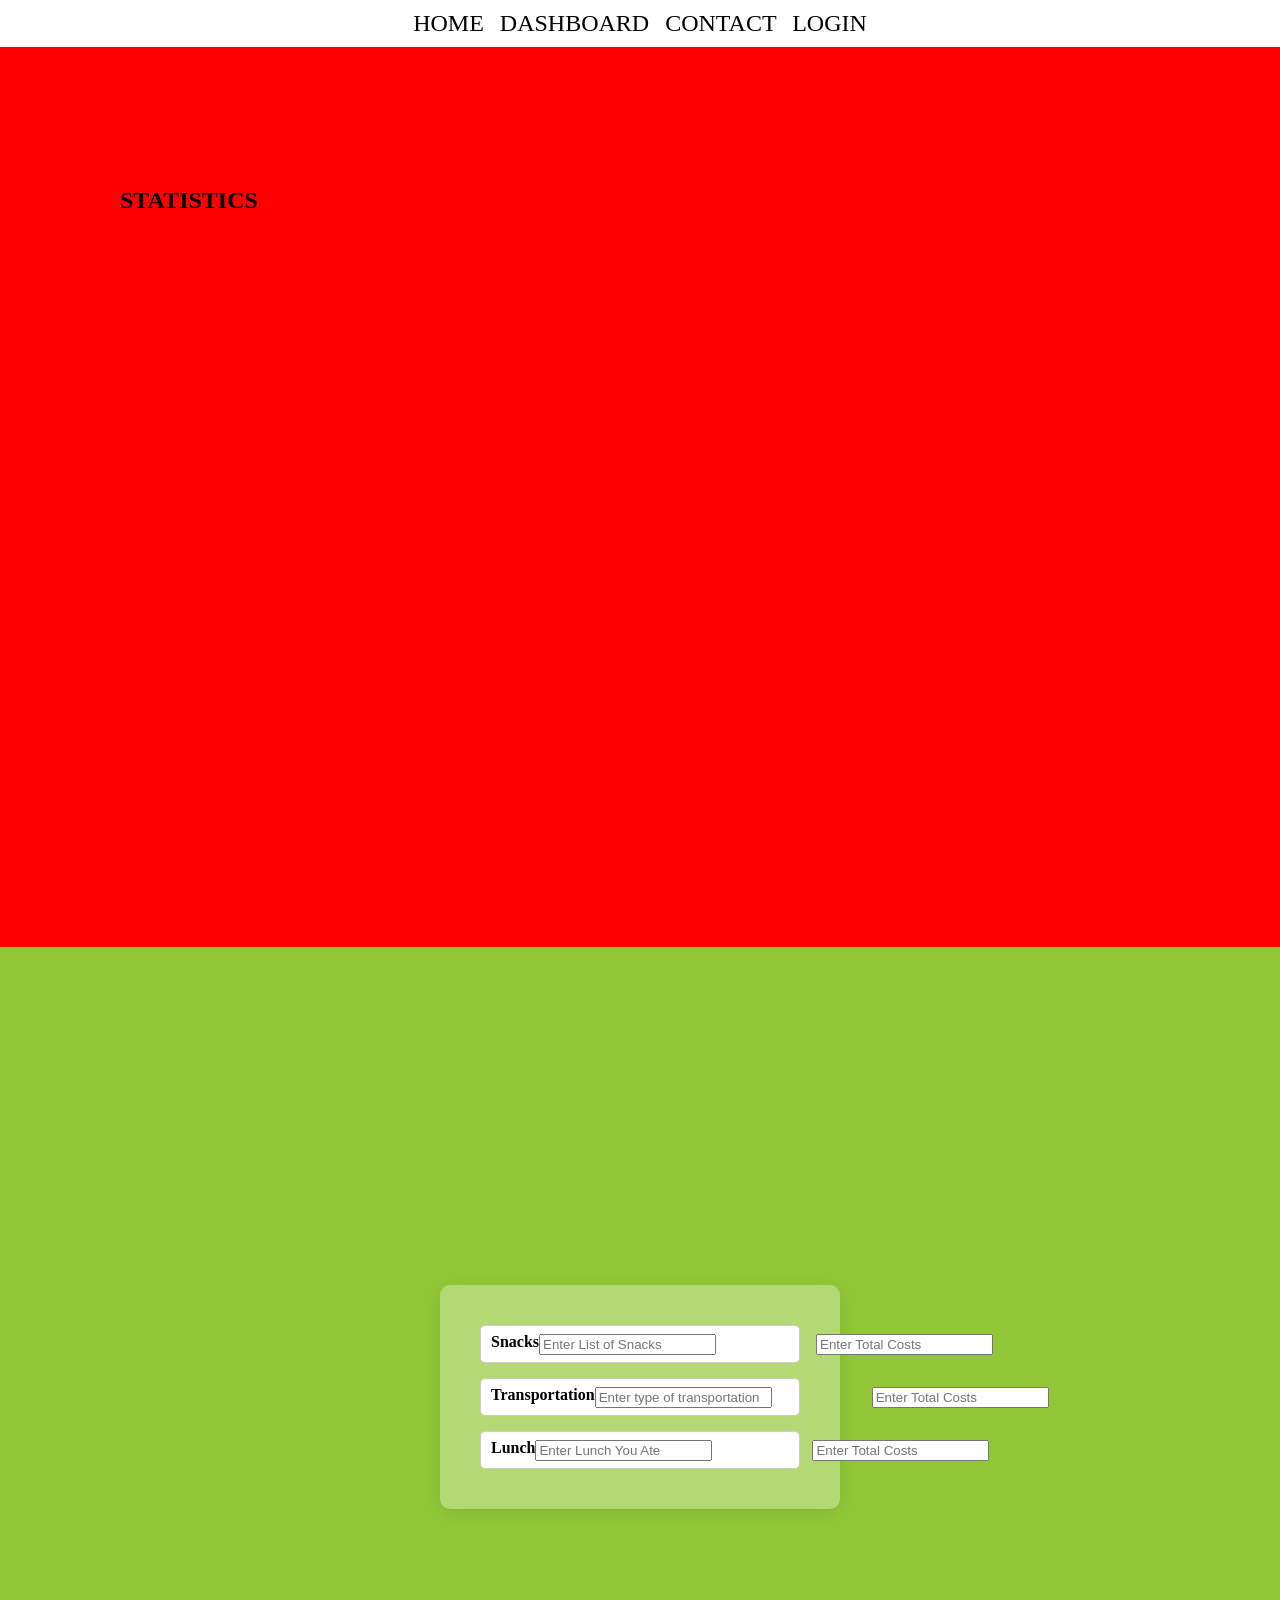
==== index.html @ 29fcfb41 "added index and css" ====
<!DOCTYPE html> 
 <html lang="en">
    <head>
        <title> Saving</title>
        <meta charset="UTF-8">
        <meta name="viewport" content="width=device-width, initial-scale=1.0">
        <link rel="stylesheet" href="style.css">
    </head>
    <body>
        <header>
            <nav class="hnav">
                <a href="index.html">HOME</a>
                <a href="admin.html">DASHBOARD</a>
                <a href="#">CONTACT</a>
                <a href="login.html">LOGIN</a>
            </nav>

            <div class="hamburger">
                <span></span>
                <span></span>
                <span></span>
            </div>
        </header>
        <section class="stats">
            <div>
                <h1>STATISTICS</h1>
            </div>
        </section>
        
        <section class="cost">
            <div class="container-wrapper">
                  <div class="container">
                    <form>
                        <div class="input-group">
                            <label>Snacks</label><br>
                            <input type="text" maxlength="1000" placeholder="Enter List of Snacks"> <input class="tcost" type="number" placeholder="Enter Total Costs"><br><br>
                        
                        </div>
                            
                        <div class="input-group">
                            <label>Transportation</label><br>
                            <input type="text" placeholder="Enter type of transportation" maxlength="1000"> <input class="tcost" type="number" placeholder="Enter Total Costs"><br><br>
                        </div>

                        <div class="input-group">
                            <label>Lunch</label><br>
                            <input type="text"  maxlength="1000" placeholder="Enter Lunch You Ate"> <input class="tcost" type="number" placeholder="Enter Total Costs"><br><br>
                        </div>
                    </form>
                </div>
            </div>
          
        </section> 

        <footer> </footer>  
    </body>
 </html>
---- style.css ----
*{
    box-sizing: border-box;
}

body{
    padding: 0;
    margin: 0;  
}

.stats, .cost{
    min-height: 100vh;
}
header{
    display: flex;
    justify-content: center;
    padding: 10px;
    border: 10px red;
    font-family: Georgia, 'Times New Roman', Times, serif;
}

header, .hnav a{
    text-decoration: none;
    color: black;
    font-size: 24px;
    word-spacing: 10px;
}

.hnav a:hover{
    color: red;
}
/*-----STATISTICS SECTION----*/
.stats{
    border: 10px orange;
    padding: 120px;
    background-color: red;
}


/*----COSTS SECTION----*/
.cost{
    background-color: rgb(146, 200, 56); 
}

.container-wrapper{
    display: flex;
    justify-content: center;
    align-items: center;
    min-height: 100vh;
}
.container {
    background-color: rgba(255, 255, 255, 0.3);
    backdrop-filter: blur(10px);
    -webkit-backdrop-filter: blur(10px);
    width: 400px;
    padding: 40px;
    border-radius: 10px;
    box-shadow: 0 4px 20px rgba(0, 0, 0, 0.1);
}

.container form {
    display: flex;
    flex-direction: column;
    gap: 15px;
} 
.container label {
    color: black;
    font-weight: bold;
    display: block;
    margin-bottom: 5px;
} 

.input-group {
    display: flex;
    align-items: center;
    background: white;
    border: 1px solid #ccc;
    border-radius: 5px;
    padding: 0 10px;    
} 
form .tcost{
    margin-left: 100px;
}
/*----FOOTER---*/
footer{
    padding: 100px;
    background-color: skyblue;
}
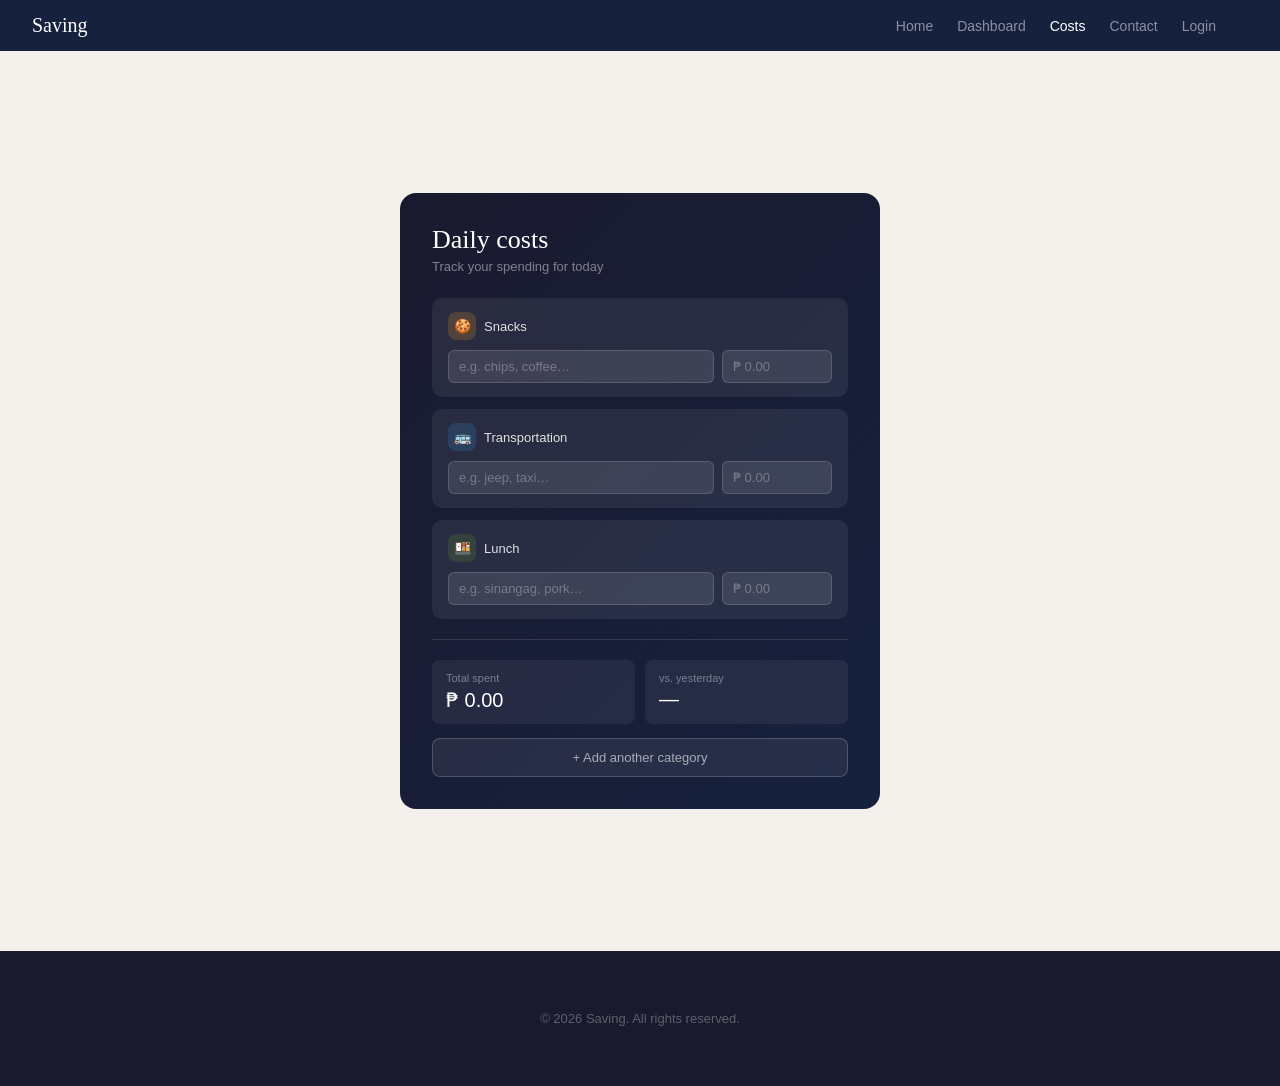
==== commit 8cc63362: "Redesigned Saving" ====
--- a/index.html
+++ b/index.html
@@ -7,12 +7,15 @@
         <link rel="stylesheet" href="style.css">
     </head>
     <body>
+        
         <header>
+            <a href="index.html" class="brand">Saving</a>
             <nav class="hnav">
-                <a href="index.html">HOME</a>
-                <a href="admin.html">DASHBOARD</a>
-                <a href="#">CONTACT</a>
-                <a href="login.html">LOGIN</a>
+                <a href="index.html">Home</a>
+                <a href="admin.html">Dashboard</a>
+                <a href="#" class="active">Costs</a>
+                <a href="#">Contact</a>
+                <a href="login.html">Login</a>
             </nav>
 
             <div class="hamburger">
@@ -21,37 +24,65 @@
                 <span></span>
             </div>
         </header>
-        <section class="stats">
-            <div>
-                <h1>STATISTICS</h1>
+
+       <section class="cost">
+            <div class="cost-card">
+
+                <p class="cost-title">Daily costs</p>
+                <p class="cost-subtitle">Track your spending for today</p>
+
+                <div class="cost-rows">
+
+                <div class="cost-row">
+                    <div class="cost-row-header">
+                        <div class="cost-icon icon-snacks">🍪</div>
+                        <span class="cost-row-label">Snacks</span>
+                    </div>
+                    <div class="cost-inputs">
+                        <input class="cost-input" type="text" placeholder="e.g. chips, coffee…" maxlength="100">
+                        <input class="cost-input amount" type="number" min="0" placeholder="₱ 0.00" oninput="calcTotal()">
+                    </div>
+                </div>
+
+                <div class="cost-row">
+                    <div class="cost-row-header">
+                        <div class="cost-icon icon-transport">🚌</div>
+                        <span class="cost-row-label">Transportation</span>
+                    </div>
+                    <div class="cost-inputs">
+                        <input class="cost-input" type="text" placeholder="e.g. jeep, taxi…" maxlength="100">
+                        <input class="cost-input amount" type="number" min="0" placeholder="₱ 0.00" oninput="calcTotal()">
+                    </div>
+                </div>
+
+                <div class="cost-row">
+                    <div class="cost-row-header">
+                        <div class="cost-icon icon-lunch">🍱</div>
+                        <span class="cost-row-label">Lunch</span>
+                    </div>
+                    <div class="cost-inputs">
+                        <input class="cost-input" type="text" placeholder="e.g. sinangag, pork…" maxlength="100">
+                        <input class="cost-input amount" type="number" min="0" placeholder="₱ 0.00" oninput="calcTotal()">
+                    </div>
+                </div>
+
+                </div>
+
+                <div class="totals-grid">
+                    <div class="total-card">
+                        <div class="total-card-label">Total spent</div>
+                        <div class="total-card-value" id="total-display">₱ 0.00</div>
+                    </div>
+                    <div class="total-card">
+                        <div class="total-card-label">vs. yesterday</div>
+                        <div class="total-card-value" id="vs-display">—</div>
+                    </div>
+                </div>
+
+                <button class="add-btn">+ Add another category</button>
             </div>
         </section>
-        
-        <section class="cost">
-            <div class="container-wrapper">
-                  <div class="container">
-                    <form>
-                        <div class="input-group">
-                            <label>Snacks</label><br>
-                            <input type="text" maxlength="1000" placeholder="Enter List of Snacks"> <input class="tcost" type="number" placeholder="Enter Total Costs"><br><br>
-                        
-                        </div>
-                            
-                        <div class="input-group">
-                            <label>Transportation</label><br>
-                            <input type="text" placeholder="Enter type of transportation" maxlength="1000"> <input class="tcost" type="number" placeholder="Enter Total Costs"><br><br>
-                        </div>
-
-                        <div class="input-group">
-                            <label>Lunch</label><br>
-                            <input type="text"  maxlength="1000" placeholder="Enter Lunch You Ate"> <input class="tcost" type="number" placeholder="Enter Total Costs"><br><br>
-                        </div>
-                    </form>
-                </div>
-            </div>
-          
-        </section> 
-
-        <footer> </footer>  
+        <footer>© 2026 Saving. All rights reserved.</footer>
+        <script src="costs.js"></script>
     </body>
  </html>
--- a/style.css
+++ b/style.css
@@ -1,87 +1,240 @@
 *{
     box-sizing: border-box;
+    margin: 0;
+    padding: 0;
 }
 
 body{
-    padding: 0;
-    margin: 0;  
-}
-
-.stats, .cost{
+     font-family: 'DM Sans', sans-serif;
+    background-color: #f4f1ec;
+    color: #1a1a2e;
+}
+
+/*----HEADER----*/
+header{
+    display: flex;
+    align-items: center;
+    padding: 14px 32px; /*first value is for top and bottom, second value is for left and right*/
+    background-color: #16213e;
+    gap: 32px;
+}
+
+.brand {
+    font-family: 'DM Serif Display', serif;
+    color: #fff;
+    font-size: 20px;
+    text-decoration: none;
+    margin-right: auto;
+}
+
+.hnav {
+    display: flex;
+    gap: 24px;
+}
+
+
+.hnav a {
+    text-decoration: none;
+    color: rgba(255, 255, 255, 0.5);
+    font-size: 14px;
+    font-weight: 500;
+    transition: color 0.2s;
+}
+
+.hnav a:hover, .hnav a.active {
+    color: #fff;
+}
+
+/* ── STATS SECTION ── */
+.stats {
     min-height: 100vh;
-}
-header{
-    display: flex;
+    background-color: #1a1a2e;
+    display: flex;
+    align-items: center;
     justify-content: center;
-    padding: 10px;
-    border: 10px red;
-    font-family: Georgia, 'Times New Roman', Times, serif;
-}
-
-header, .hnav a{
-    text-decoration: none;
-    color: black;
-    font-size: 24px;
-    word-spacing: 10px;
-}
-
-.hnav a:hover{
-    color: red;
-}
-/*-----STATISTICS SECTION----*/
-.stats{
-    border: 10px orange;
-    padding: 120px;
-    background-color: red;
-}
-
-
+    padding: 80px 32px;
+}
+
+.stats h1 {
+    font-family: 'DM Serif Display', serif;
+    color: #fff;
+    font-size: 48px;
+    letter-spacing: -0.02em;
+}
 /*----COSTS SECTION----*/
 .cost{
-    background-color: rgb(146, 200, 56); 
-}
-
-.container-wrapper{
-    display: flex;
+    min-height: 100vh;
+    background-color: #f4f1ec;
+    display: flex;
+    align-items: center;
     justify-content: center;
-    align-items: center;
-    min-height: 100vh;
-}
-.container {
-    background-color: rgba(255, 255, 255, 0.3);
-    backdrop-filter: blur(10px);
-    -webkit-backdrop-filter: blur(10px);
-    width: 400px;
-    padding: 40px;
+    padding: 80px 24px;
+}
+
+.cost-card {
+    background: linear-gradient(135deg, #1a1a2e 0%, #16213e 100%);
+    border-radius: 16px;
+    padding: 32px;
+    width: 100%;
+    max-width: 480px;
+    animation: cardAppear 0.6s ease forwards;
+}
+
+ @keyframes cardAppear {
+    from { opacity: 0; transform: translateY(20px); }
+    to   { opacity: 1; transform: translateY(0); }
+}
+.cost-title {
+    font-family: 'DM Serif Display', serif;
+    color: #fff;
+    font-size: 26px;
+    margin-bottom: 4px;
+
+
+}
+
+.cost-subtitle {
+    color: rgba(255, 255, 255, 0.45);
+    font-size: 13px;
+    margin-bottom: 24px;
+}
+
+/* ── COST ROWS ── */
+.cost-rows {
+    display: flex;
+    flex-direction: column;
+    gap: 12px;
+}
+
+.cost-row {
+    background: rgba(255, 255, 255, 0.07);
     border-radius: 10px;
-    box-shadow: 0 4px 20px rgba(0, 0, 0, 0.1);
-}
-
-.container form {
-    display: flex;
-    flex-direction: column;
-    gap: 15px;
-} 
-.container label {
-    color: black;
-    font-weight: bold;
-    display: block;
-    margin-bottom: 5px;
-} 
-
-.input-group {
-    display: flex;
-    align-items: center;
-    background: white;
-    border: 1px solid #ccc;
-    border-radius: 5px;
-    padding: 0 10px;    
-} 
-form .tcost{
-    margin-left: 100px;
+    padding: 14px 16px;
+    animation: fadeUp 0.5s ease both;
+}
+
+.cost-row:nth-child(1) { animation-delay: 0.1s; }
+.cost-row:nth-child(2) { animation-delay: 0.2s; }
+.cost-row:nth-child(3) { animation-delay: 0.3s; }
+
+@keyframes fadeUp {
+    from { opacity: 0; transform: translateY(10px); }
+    to   { opacity: 1; transform: translateY(0); }
+}
+
+.cost-row-header {
+    display: flex;
+    align-items: center;
+    gap: 8px;
+    margin-bottom: 10px;
+}
+
+.cost-icon {
+    width: 28px;
+    height: 28px;
+    border-radius: 8px;
+    display: flex;
+    align-items: center;
+    justify-content: center;
+    font-size: 14px;
+}
+
+.icon-snacks     { background: rgba(239, 159, 39, 0.2); }
+.icon-transport  { background: rgba(55, 138, 221, 0.2); }
+.icon-lunch      { background: rgba(99, 153, 34, 0.2); }
+
+.cost-row-label {
+    color: rgba(255, 255, 255, 0.85);
+    font-size: 13px;
+    font-weight: 500;
+}
+
+.cost-inputs {
+    display: flex;
+    gap: 8px;
+}
+
+.cost-input {
+    flex: 1;
+    background: rgba(255, 255, 255, 0.1);
+    border: 0.5px solid rgba(255, 255, 255, 0.15);
+    border-radius: 6px;
+    padding: 8px 10px;
+    color: #fff;
+    font-size: 13px;
+    font-family: 'DM Sans', sans-serif;
+    outline: none;
+    transition: border-color 0.2s;
+}
+
+.cost-input::placeholder {
+    color: rgba(255, 255, 255, 0.3);
+}
+
+.cost-input:focus {
+    border-color: rgba(255, 255, 255, 0.4);
+}
+
+.cost-input.amount {
+    max-width: 110px;
+    flex: none;
+}
+
+/* ── TOTALS ── */
+.totals-grid {
+    display: grid;
+    grid-template-columns: 1fr 1fr;
+    gap: 10px;
+    margin-top: 20px;
+    padding-top: 20px;
+    border-top: 0.5px solid rgba(255, 255, 255, 0.12);
+}
+
+.total-card {
+    background: rgba(255, 255, 255, 0.06);
+    border-radius: 8px;
+    padding: 12px 14px;
+}
+
+.total-card-label {
+    font-size: 11px;
+    color: rgba(255, 255, 255, 0.4);
+    margin-bottom: 4px;
+}
+
+.total-card-value {
+    font-size: 20px;
+    font-weight: 500;
+    color: #fff;
+}
+
+.total-card-value.positive { color: #97C459; }
+.total-card-value.negative { color: #F09595; }
+
+/* ── ADD BUTTON ── */
+.add-btn {
+    width: 100%;
+    margin-top: 14px;
+    background: rgba(255, 255, 255, 0.07);
+    border: 0.5px solid rgba(255, 255, 255, 0.18);
+    border-radius: 8px;
+    padding: 11px;
+    color: rgba(255, 255, 255, 0.6);
+    font-size: 13px;
+    font-family: 'DM Sans', sans-serif;
+    cursor: pointer;
+    transition: background 0.2s, color 0.2s;
+}
+
+.add-btn:hover {
+    background: rgba(255, 255, 255, 0.13);
+    color: #fff;
 }
 /*----FOOTER---*/
-footer{
-    padding: 100px;
-    background-color: skyblue;
+ footer {
+    padding: 60px 32px;
+    background-color: #1a1a2e;
+    text-align: center;
+    color: rgba(255, 255, 255, 0.3);
+    font-size: 13px;
 }
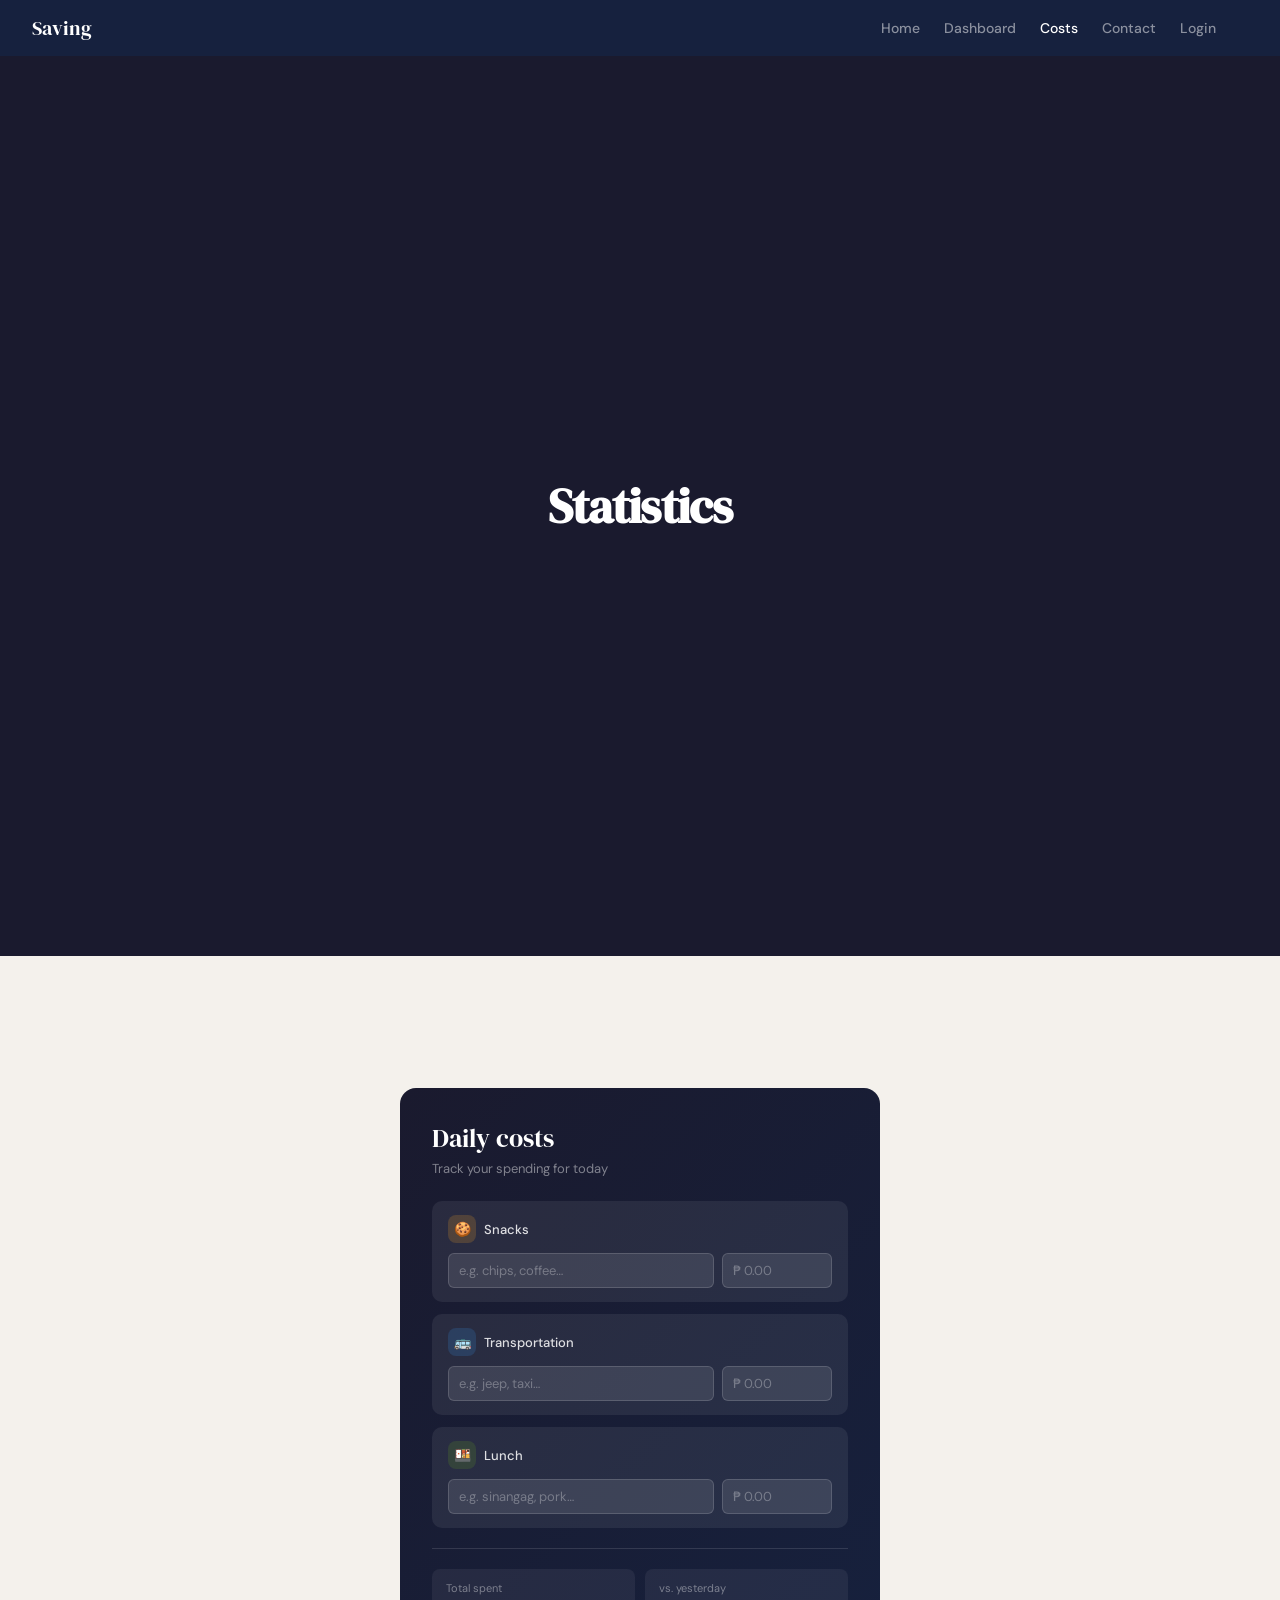
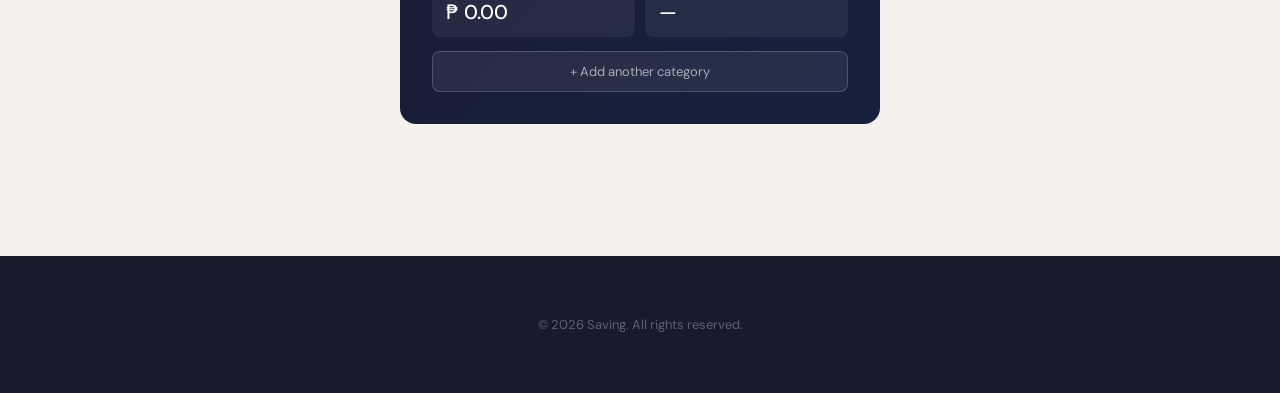
==== commit 43e07be9: "added stats section" ====
--- a/index.html
+++ b/index.html
@@ -2,8 +2,12 @@
  <html lang="en">
     <head>
         <title> Saving</title>
+
         <meta charset="UTF-8">
         <meta name="viewport" content="width=device-width, initial-scale=1.0">
+
+        <link rel="preconnect" href="https://fonts.googleapis.com">
+        <link rel="stylesheet" href="https://fonts.googleapis.com/css2?family=DM+Serif+Display&family=DM+Sans:wght@400;500&display=swap">
         <link rel="stylesheet" href="style.css">
     </head>
     <body>
@@ -25,6 +29,10 @@
             </div>
         </header>
 
+        <section class="stats">
+            <h1>Statistics</h1>
+        </section>
+        
        <section class="cost">
             <div class="cost-card">
 
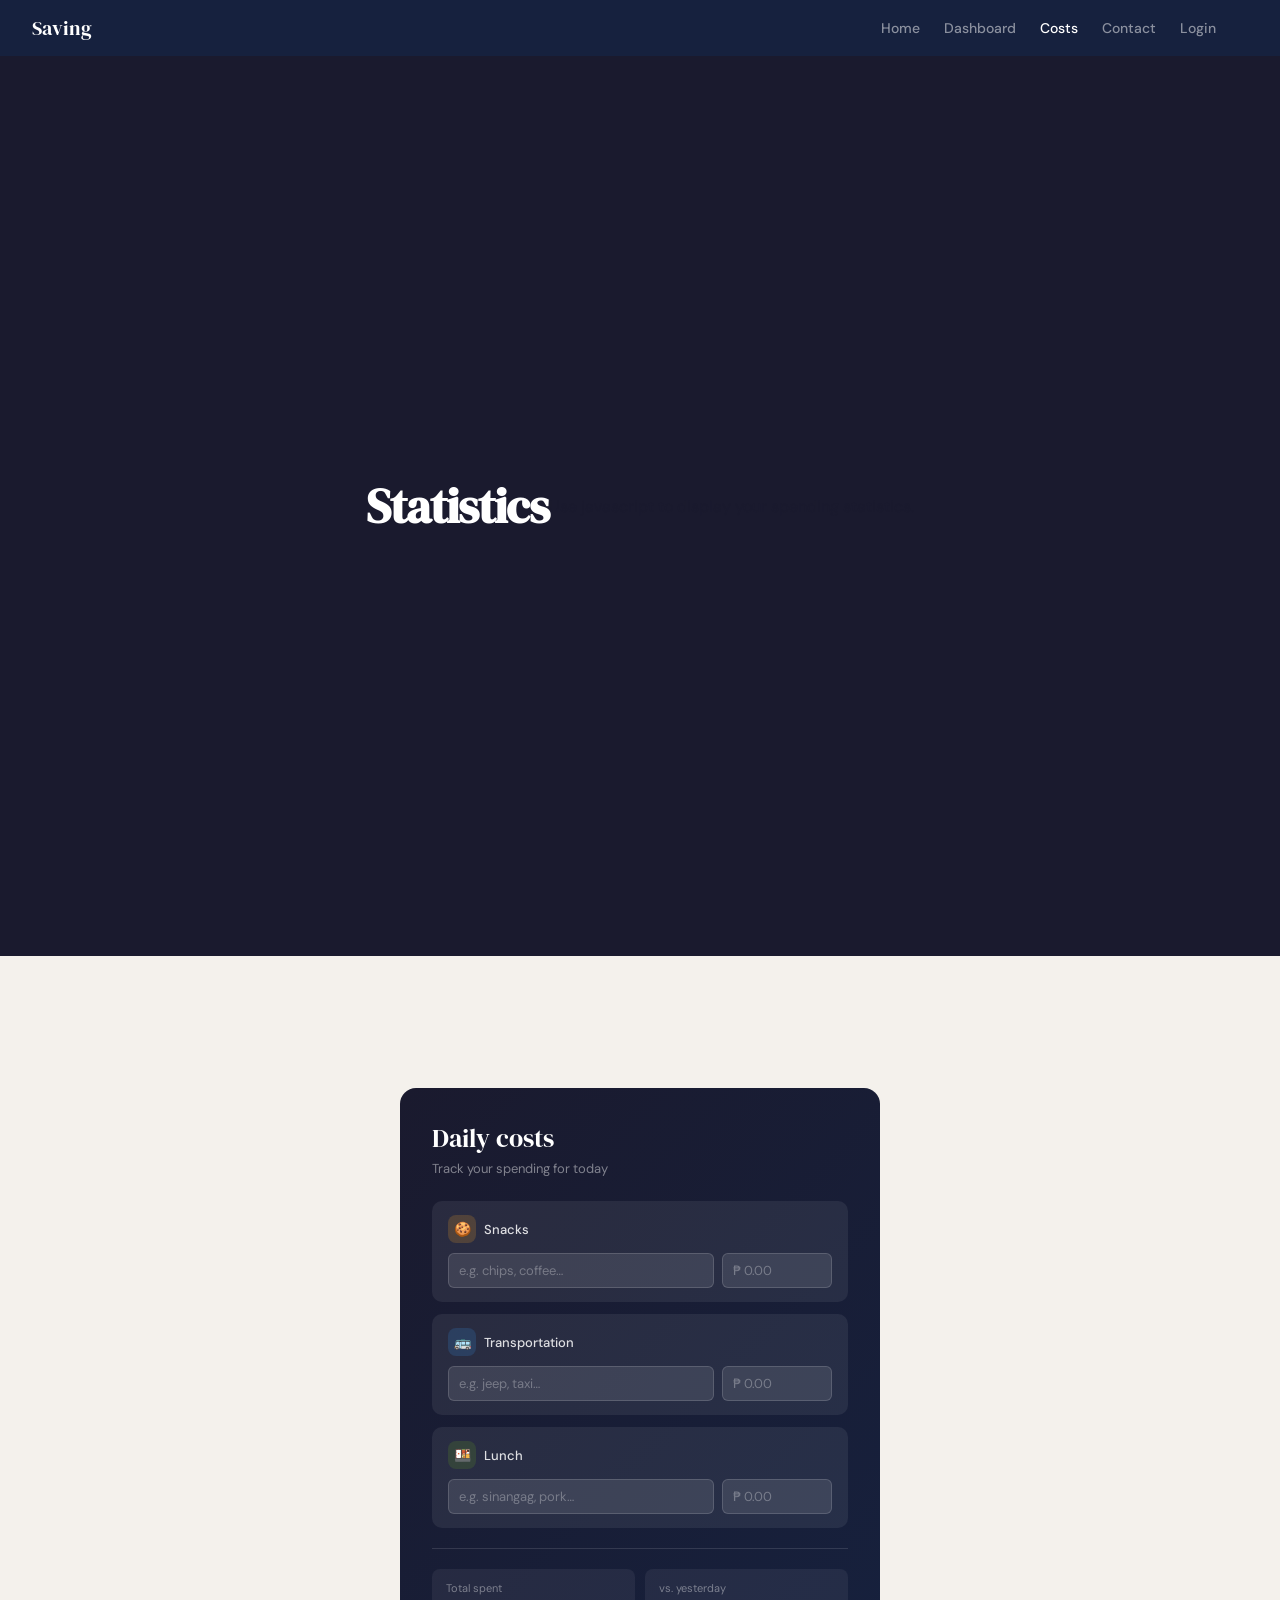
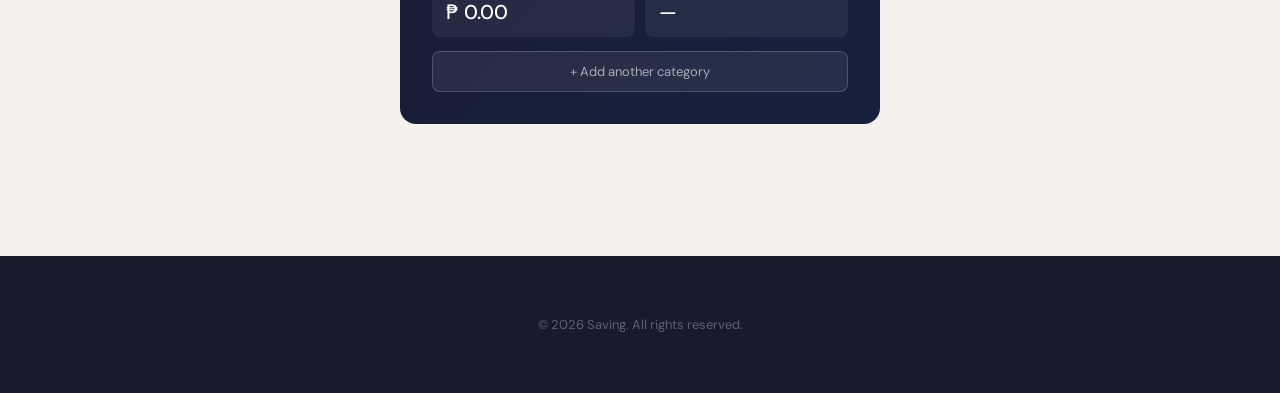
==== commit 32921cc9: "added stats section" ====
--- a/index.html
+++ b/index.html
@@ -31,8 +31,9 @@
 
         <section class="stats">
             <h1>Statistics</h1>
+            <p>Use javascript to display your spending statistics.</p>
         </section>
-        
+
        <section class="cost">
             <div class="cost-card">
 
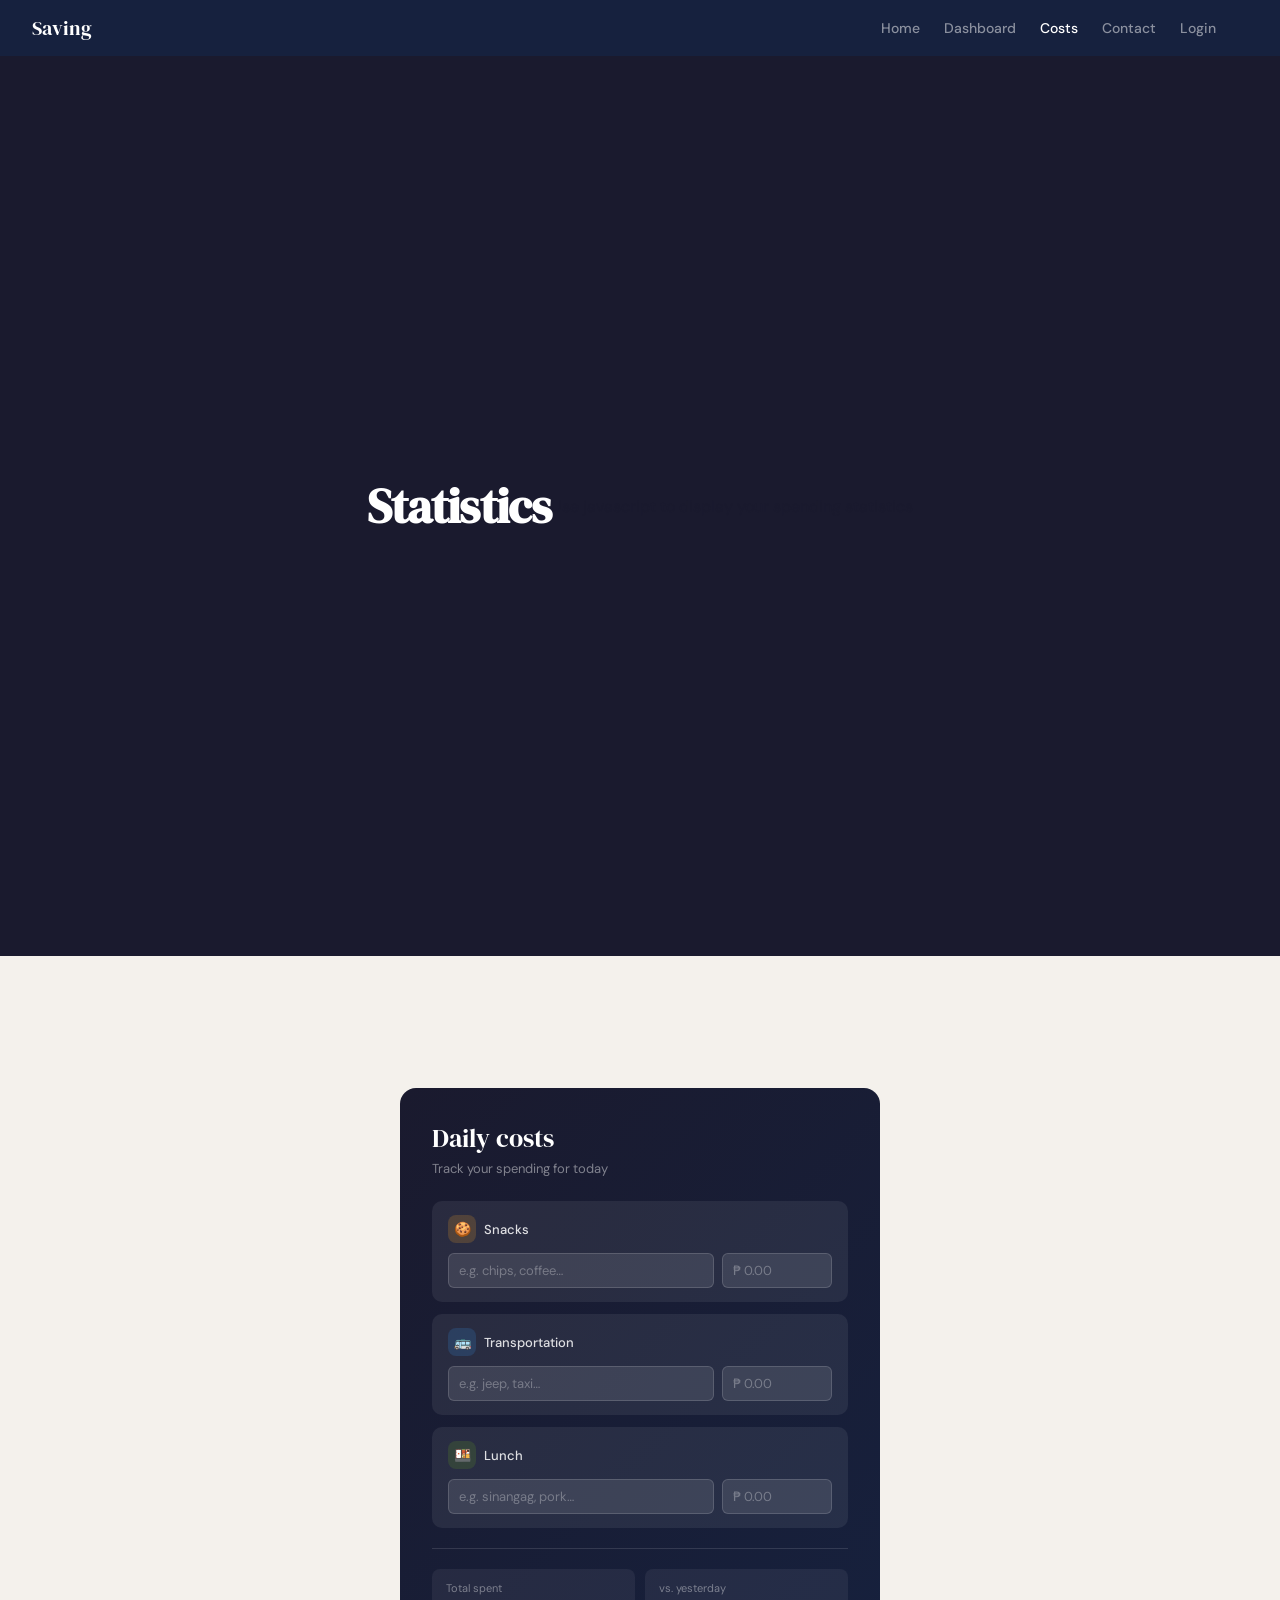
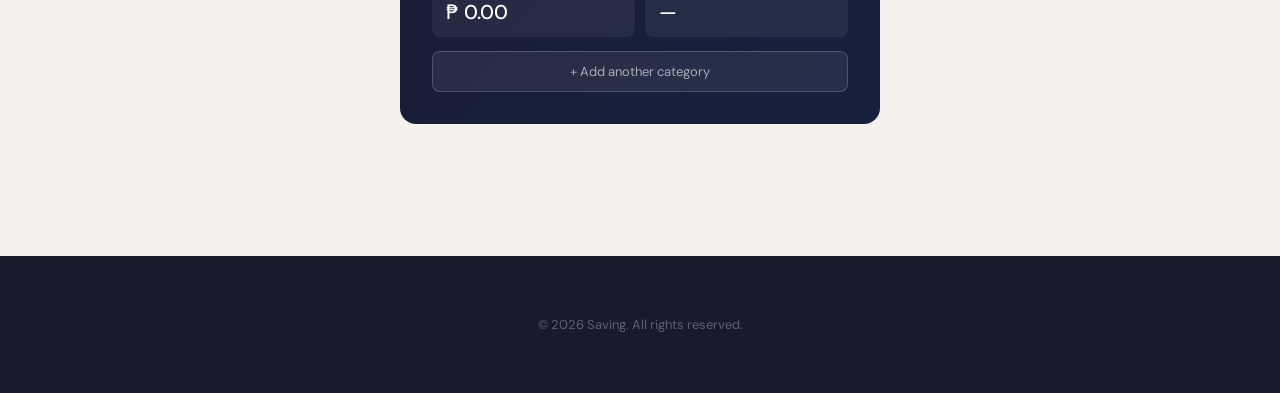
==== commit 06f426db: "update" ====
--- a/index.html
+++ b/index.html
@@ -31,7 +31,7 @@
 
         <section class="stats">
             <h1>Statistics</h1>
-            <p>Use javascript to display your spending statistics.</p>
+            <p>Use javascript to display your spending statistics</p>
         </section>
 
        <section class="cost">
